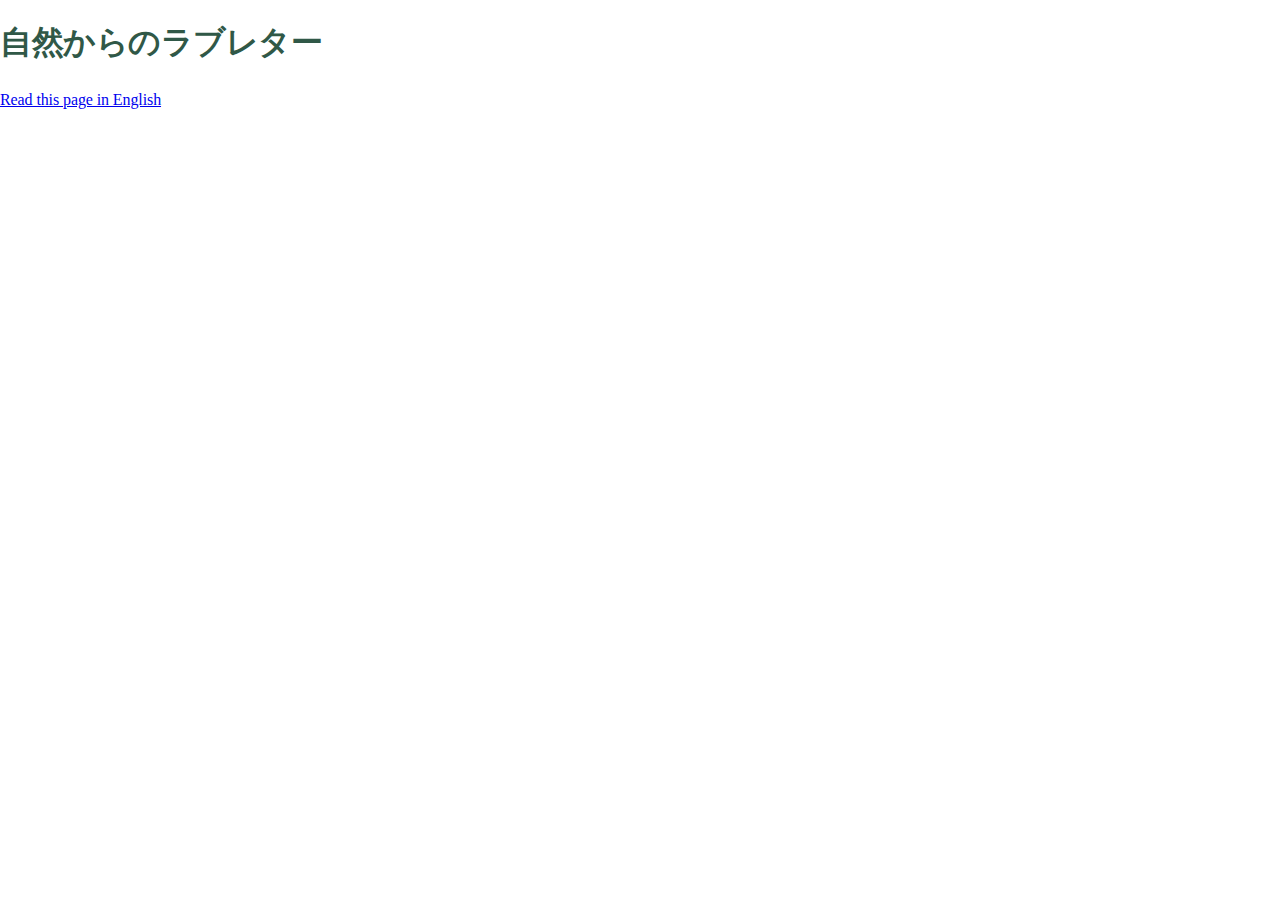
==== ja/index.html @ e9e85ab6 "first commit" ====
<!DOCTYPE html>
<html lang="ja">

<head>
    <meta charset="UTF-8" />
    <meta name="viewport" content="width=device-width, initial-scale=1.0" />
    <link rel="stylesheet" href="/style.css" />
    <title>自然からのラブレター</title>
</head>

<body>
    <h1>自然からのラブレター</h1>
    <p lang="en">
        <a href="/en">Read this page in English</a>
    </p>
</body>

</html>
---- style.css ----
:root {
  --color-green: #305847;
  --type-sans: "Kumbh Sans", -apple-system, BlinkMacSystemFont, "Segoe UI",
    Roboto, Oxygen, Ubuntu, Cantarell, "Open Sans", "Helvetica Neue", sans-serif;
  --type-serif: "Asar", "Adamina", Georgia, "Times New Roman", Times, serif;
  --break-desktop: 1024px;
}

html,
body {
  /* background: red; */
  margin: 0;
  padding: 0;
  /* box-sizing: border-box; */
}

body {
  color: var(--color-green);
  font-kerning: auto;
}

img {
  max-width: 100%;
}

h1,
h2,
.pquote blockquote p {
  font-family: var(--type-sans);
  font-weight: 700;
  letter-spacing: -0.5px;
}

h2 {
  font-size: 2rem;
}

blockquote {
  margin: 0;
}

.pquote {
  max-width: 600px;
}

.pquote blockquote p {
  font-size: 2rem;
}

.pquote blockquote p:before {
  content: "\201C";
}

.pquote blockquote p:after {
  content: "\201D";
}

p {
  line-height: 165%;
  font-family: var(--type-serif);
  letter-spacing: -0.1px;
}

.container {
  max-width: 640px;
  margin: 0 auto;
}

/* .container p {
  max-width: 600px;
} */

header,
section {
  padding: 10vh 7vw;
}

header {
  color: white;
  background-color: var(--color-green);
}

header p.keep-reading {
  font-size: 0.75rem;
  font-weight: 700;
}

header p.keep-reading a {
  color: inherit;
  transition: color 0.1s ease;
}

header p.keep-reading a:hover {
  color: rgba(0, 0, 0, 0.5);
}

header h1,
header p.keep-reading,
header ul {
  text-align: center;
}

/* Article title */
header h1:first-of-type {
  margin-top: 0;
  margin-bottom: 0;
  font-size: 6vw;
}

/* Keep reading in... */
header h1:nth-child(2) {
  font-size: 1.5rem;
}

header ul {
  list-style-type: none;
  padding-left: 0;
}

header .container {
  margin-top: 15vh;
}

header .container p {
  font-size: 1.15rem;
}

/* Break affordance */
.break {
  content: url("/img/a.jpg");
  margin: 5vh auto;
  height: 2rem;
  opacity: 0.2;
}

/* Sections */
@media screen and (min-width: 1024px) {
  section.flex {
    display: flex;
    gap: 10vw;
  }

  /* .fifty {
    width: 50%;
  } */

  .left {
    margin-right: 3vw;
    width: 40%;
  }

  .right {
    margin-left: 3vw;
    width: 60%;
  }
}
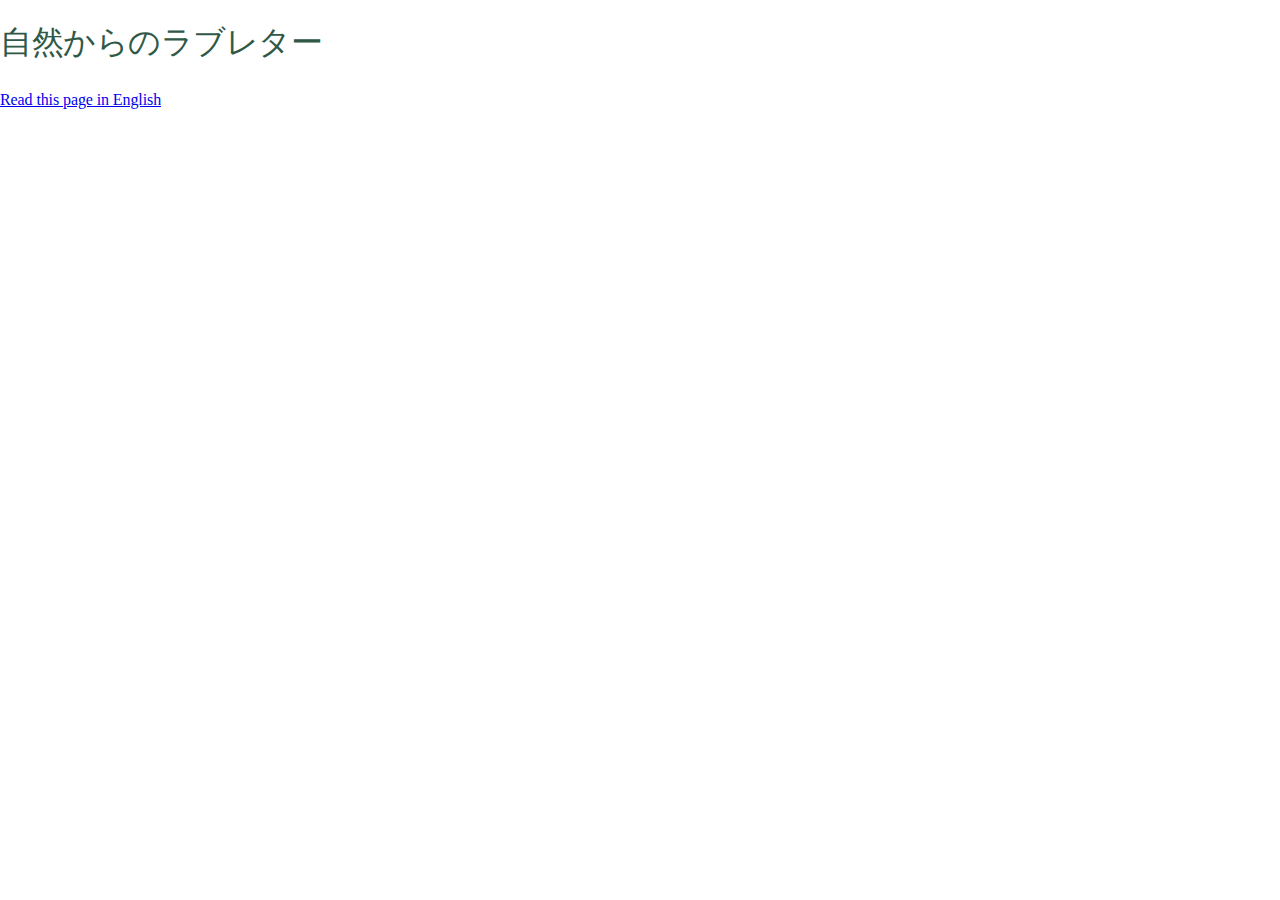
==== commit b9bc45a7: "en priority, styling fixes" ====
--- a/ja/index.html
+++ b/ja/index.html
@@ -11,7 +11,7 @@
 <body>
     <h1>自然からのラブレター</h1>
     <p lang="en">
-        <a href="/en">Read this page in English</a>
+        <a href="/">Read this page in English</a>
     </p>
 </body>
 
--- a/style.css
+++ b/style.css
@@ -4,6 +4,11 @@
     Roboto, Oxygen, Ubuntu, Cantarell, "Open Sans", "Helvetica Neue", sans-serif;
   --type-serif: "Asar", "Adamina", Georgia, "Times New Roman", Times, serif;
   --break-desktop: 1024px;
+}
+
+::selection {
+  background-color: #305847;
+  color: white;
 }
 
 html,
@@ -16,6 +21,7 @@
 
 body {
   color: var(--color-green);
+  font-family: var(--type-serif);
   font-kerning: auto;
 }
 
@@ -27,12 +33,19 @@
 h2,
 .pquote blockquote p {
   font-family: var(--type-sans);
-  font-weight: 700;
+  font-weight: 400;
   letter-spacing: -0.5px;
 }
 
 h2 {
-  font-size: 2rem;
+  font-size: 2.5rem;
+  margin-bottom: 0;
+}
+
+h2:lang(ja) {
+  font-size: 1.25rem;
+  margin-top: 0.5rem;
+  margin-bottom: 10rem;
 }
 
 blockquote {
@@ -45,6 +58,8 @@
 
 .pquote blockquote p {
   font-size: 2rem;
+  letter-spacing: -1px;
+  line-height: 150%;
 }
 
 .pquote blockquote p:before {
@@ -59,6 +74,15 @@
   line-height: 165%;
   font-family: var(--type-serif);
   letter-spacing: -0.1px;
+}
+
+p.drop-cap:first-letter {
+  float: left;
+  font-family: var(--type-sans);
+  font-size: 3.5rem;
+  line-height: 1.25;
+  margin-right: 0.25rem;
+  margin-bottom: -2rem;
 }
 
 .container {
@@ -104,7 +128,13 @@
 header h1:first-of-type {
   margin-top: 0;
   margin-bottom: 0;
-  font-size: 6vw;
+  font-size: 3rem;
+}
+
+@media screen and (min-width: 414px) {
+  header h1:first-of-type {
+    font-size: 6vw;
+  }
 }
 
 /* Keep reading in... */
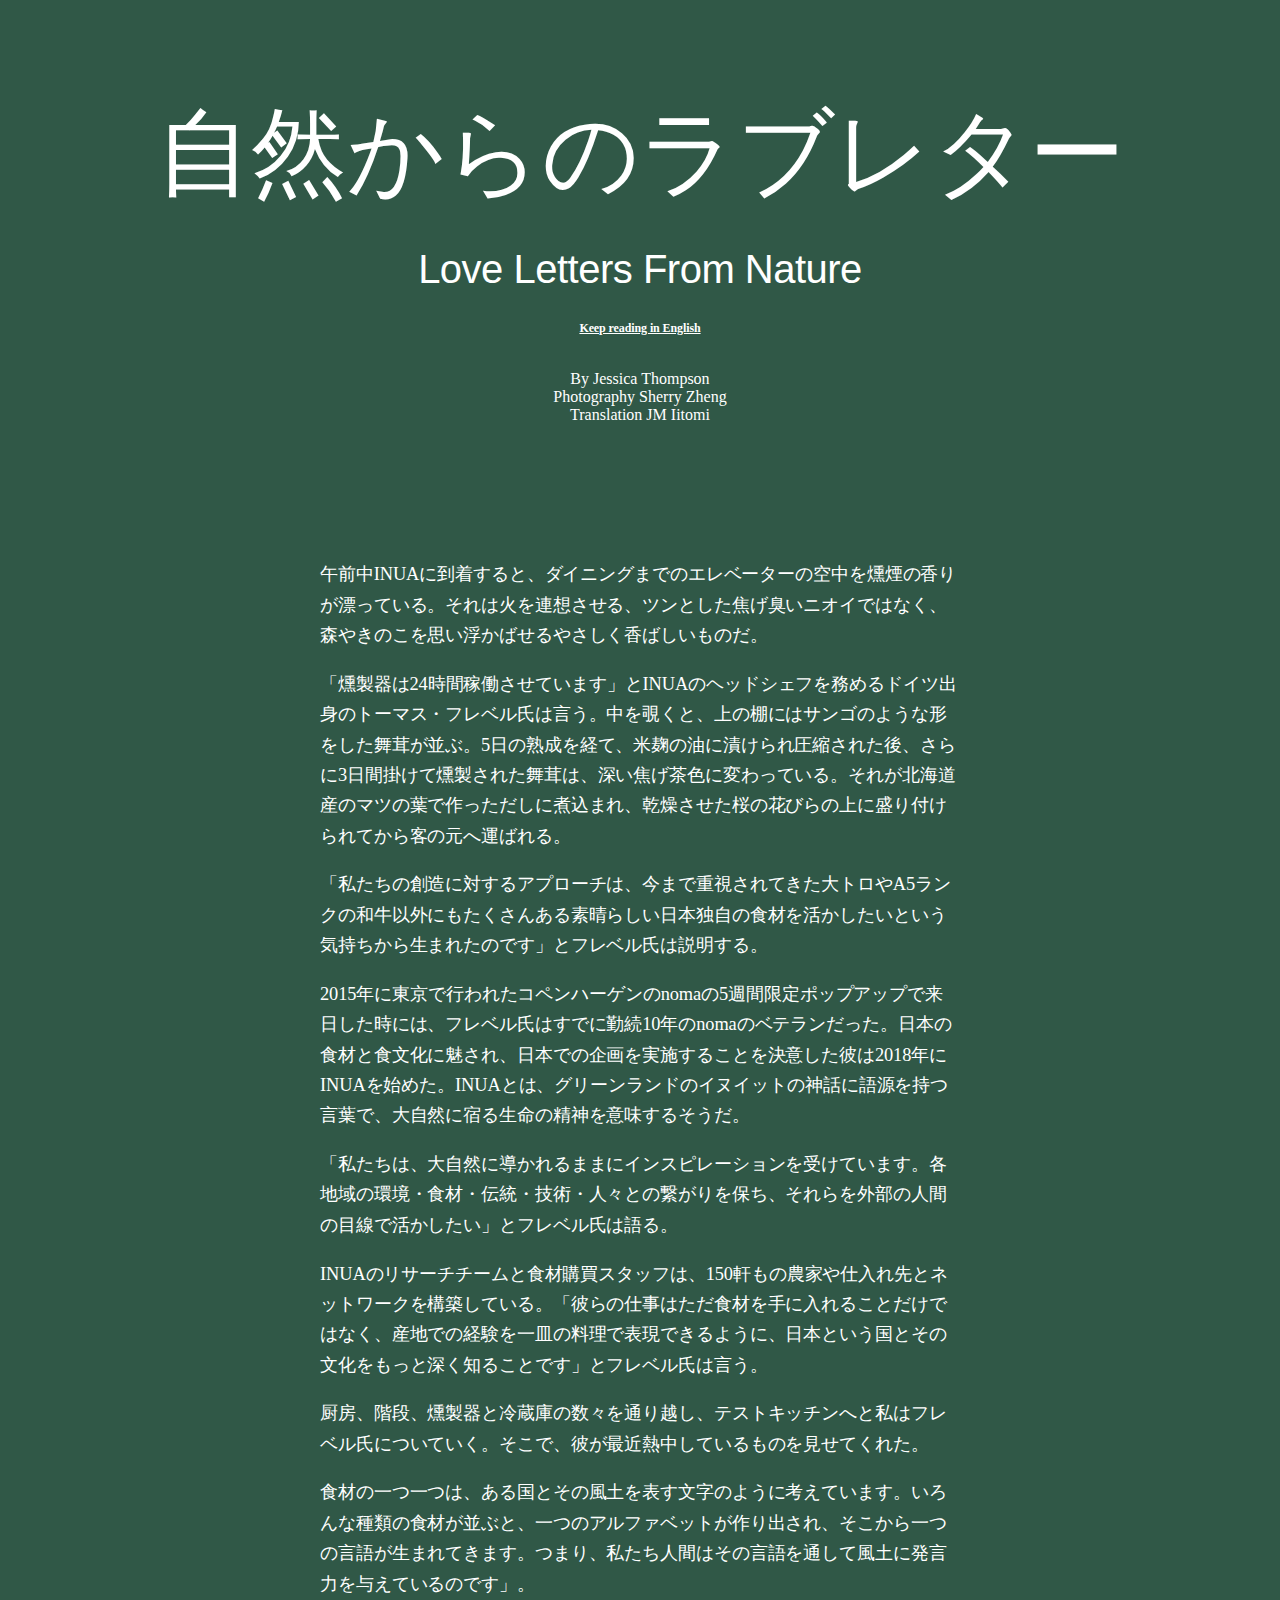
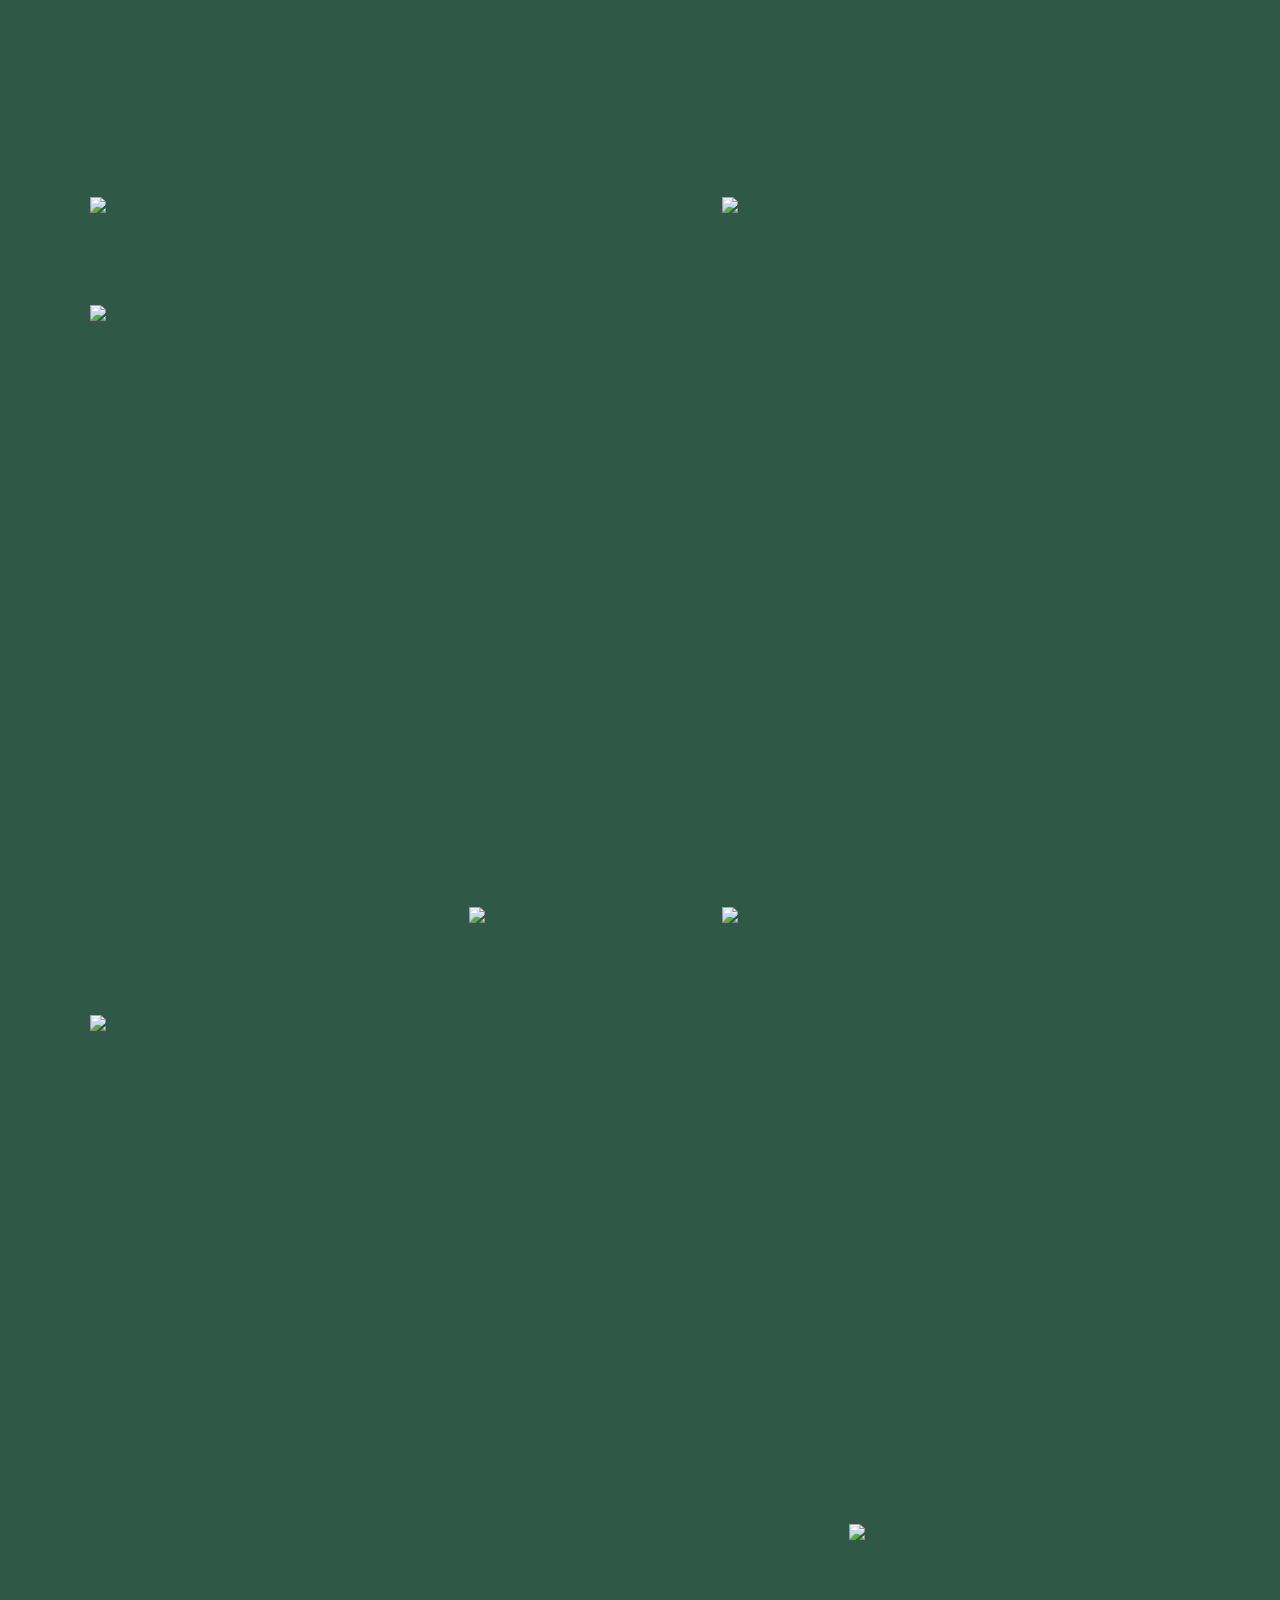
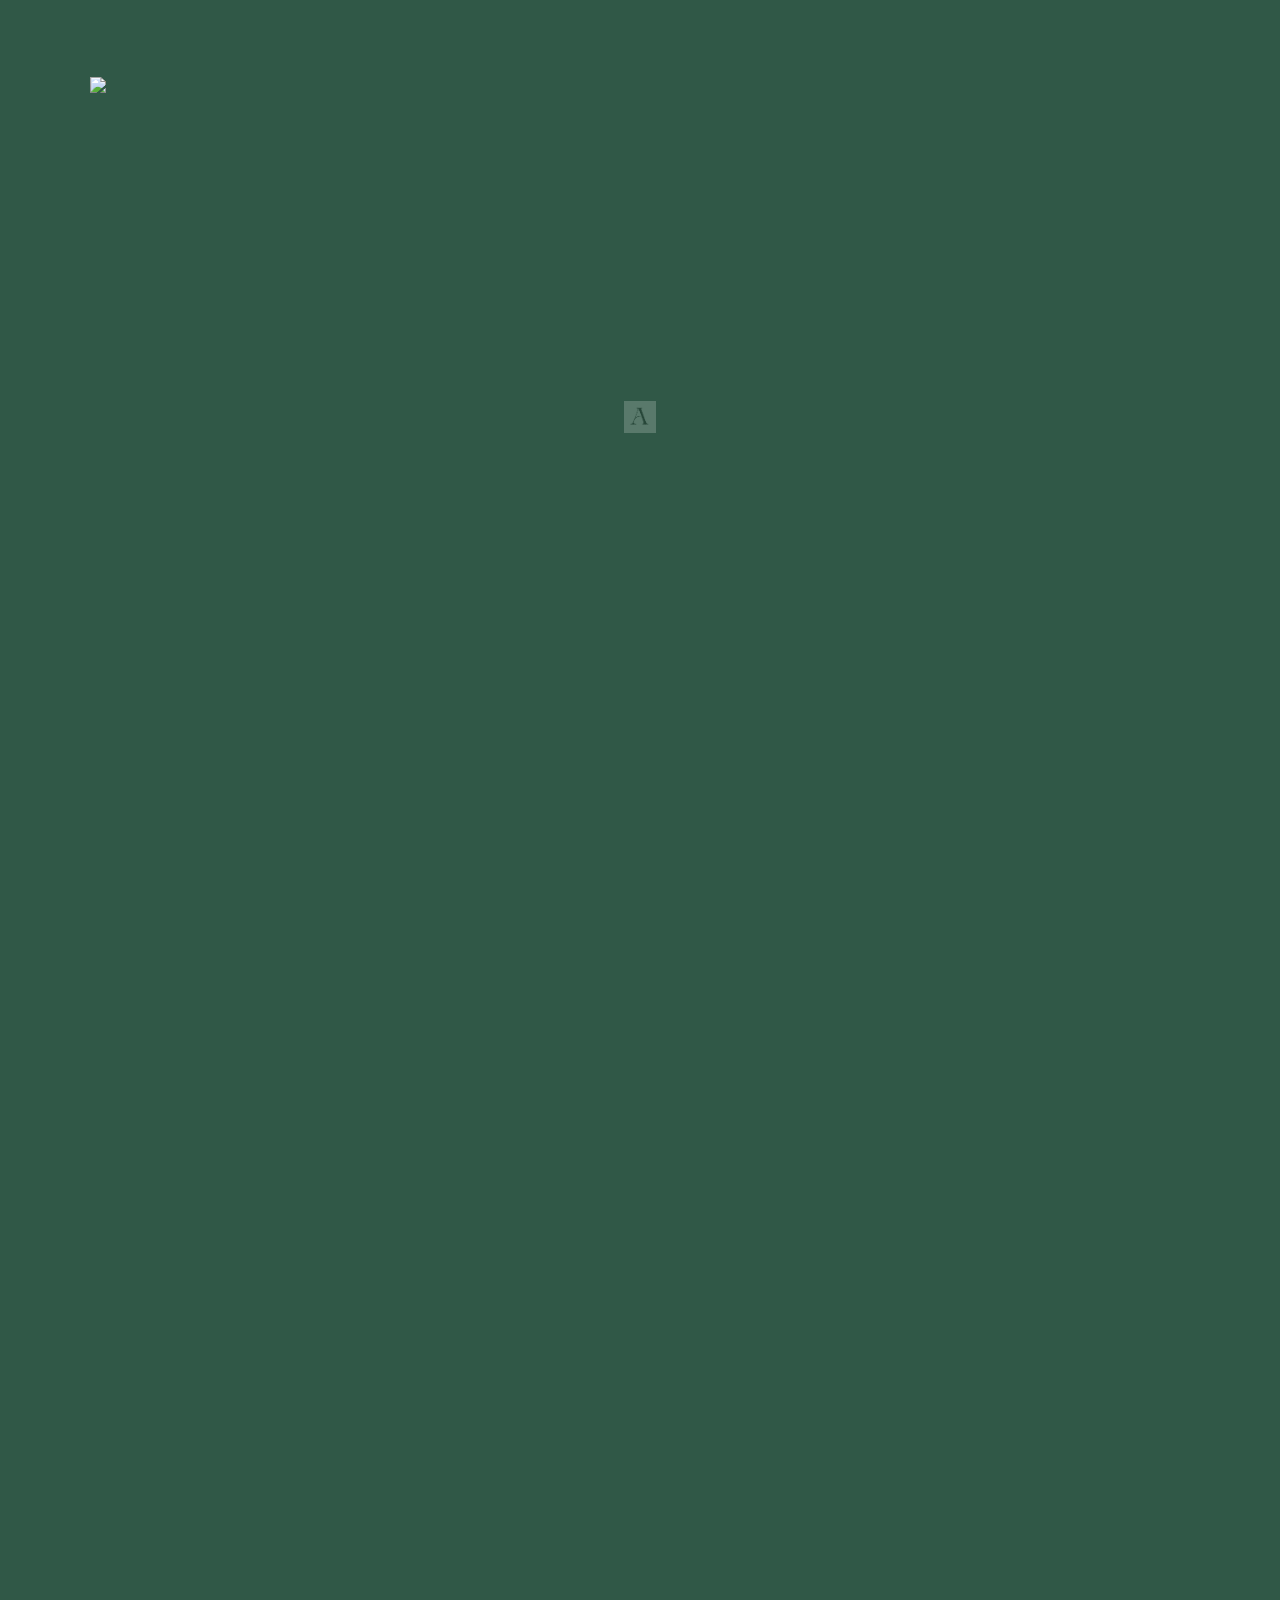
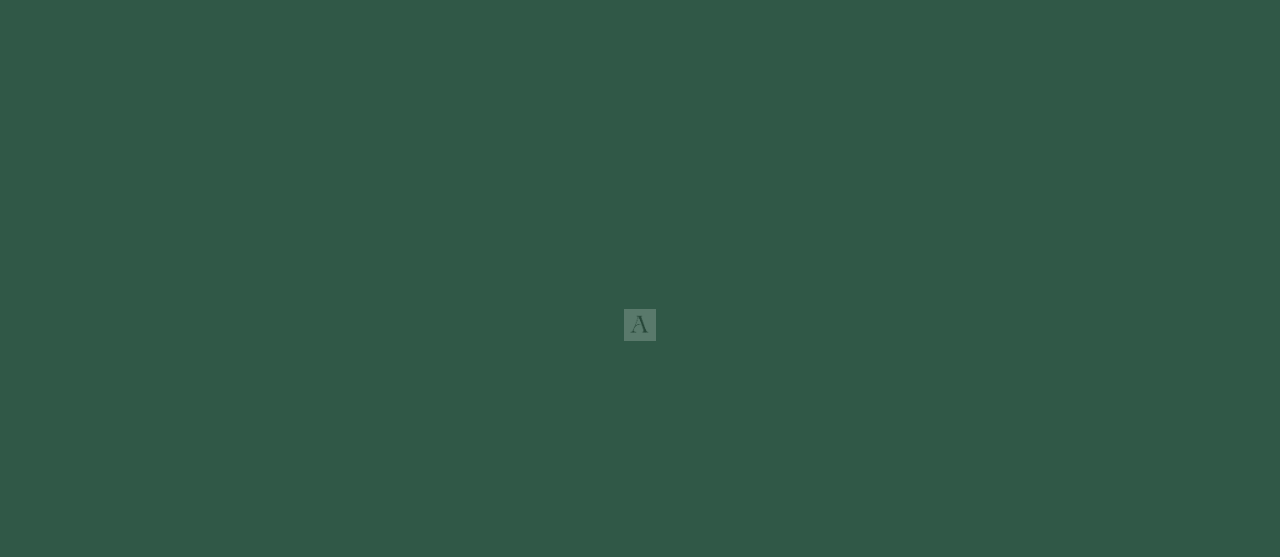
==== commit 6401153f: "Japanese language page" ====
--- a/ja/index.html
+++ b/ja/index.html
@@ -9,10 +9,161 @@
 </head>
 
 <body>
-    <h1>自然からのラブレター</h1>
-    <p lang="en">
-        <a href="/">Read this page in English</a>
-    </p>
+    <article>
+        <header id="article-header">
+            <h1 class="fade-in dur1500ms">自然からのラブレター</h1>
+            <h1 class="alt-lang" lang="en">Love Letters From Nature</h1>
+            <p class="keep-reading fade-in dur1500ms alt-lang" lang="ja">
+                <!-- Keep reading in English -->
+                <a href="/">Keep reading in English</a>
+            </p>
+
+            <ul class="fade-in dur1500ms" lang="en">
+                <li rel="author">By Jessica Thompson</li>
+                <li>Photography Sherry Zheng</li>
+                <li>Translation JM Iitomi</li>
+            </ul>
+
+            <div class="container fade-in dur2000ms">
+                <p>
+                    午前中INUAに到着すると、ダイニングまでのエレベーターの空中を燻煙の香りが漂っている。それは火を連想させる、ツンとした焦げ臭いニオイではなく、森やきのこを思い浮かばせるやさしく香ばしいものだ。
+                </p>
+
+                <p>
+                    「燻製器は24時間稼働させています」とINUAのヘッドシェフを務めるドイツ出身のトーマス・フレベル氏は言う。中を覗くと、上の棚にはサンゴのような形をした舞茸が並ぶ。5日の熟成を経て、米麹の油に漬けられ圧縮された後、さらに3日間掛けて燻製された舞茸は、深い焦げ茶色に変わっている。それが北海道産のマツの葉で作っただしに煮込まれ、乾燥させた桜の花びらの上に盛り付けられてから客の元へ運ばれる。
+                </p>
+                <p>
+                    「私たちの創造に対するアプローチは、今まで重視されてきた大トロやA5ランクの和牛以外にもたくさんある素晴らしい日本独自の食材を活かしたいという気持ちから生まれたのです」とフレベル氏は説明する。
+                </p>
+                <p>
+                    2015年に東京で行われたコペンハーゲンのnomaの5週間限定ポップアップで来日した時には、フレベル氏はすでに勤続10年のnomaのベテランだった。日本の食材と食文化に魅され、日本での企画を実施することを決意した彼は2018年にINUAを始めた。INUAとは、グリーンランドのイヌイットの神話に語源を持つ言葉で、大自然に宿る生命の精神を意味するそうだ。
+                </p>
+                <p>
+                    「私たちは、大自然に導かれるままにインスピレーションを受けています。各地域の環境・食材・伝統・技術・人々との繋がりを保ち、それらを外部の人間の目線で活かしたい」とフレベル氏は語る。
+                </p>
+                <p>
+                    INUAのリサーチチームと食材購買スタッフは、150軒もの農家や仕入れ先とネットワークを構築している。「彼らの仕事はただ食材を手に入れることだけではなく、産地での経験を一皿の料理で表現できるように、日本という国とその文化をもっと深く知ることです」とフレベル氏は言う。
+                </p>
+                <p>
+                    厨房、階段、燻製器と冷蔵庫の数々を通り越し、テストキッチンへと私はフレベル氏についていく。そこで、彼が最近熱中しているものを見せてくれた。
+                </p>
+                <p>
+                    食材の一つ一つは、ある国とその風土を表す文字のように考えています。いろんな種類の食材が並ぶと、一つのアルファベットが作り出され、そこから一つの言語が生まれてきます。つまり、私たち人間はその言語を通して風土に発言力を与えているのです」。
+                </p>
+            </div>
+        </header>
+
+        <section class="grid">
+            <img src="https://ik.imagekit.io/appetitepress/tr:w-1:w-600/2D0A2693-30_r5q_UVgFg.jpg"
+                data-src="https://ik.imagekit.io/appetitepress/tr:w-600:q-100/2D0A2693-30_r5q_UVgFg.jpg" alt="TODO"
+                loading="lazy" class="lazyload">
+            <img src="https://ik.imagekit.io/appetitepress/tr:w-1:w-600/2D0A2481_TPhHwveh2.jpg"
+                data-src="https://ik.imagekit.io/appetitepress/tr:w-600:q-100/2D0A2481_TPhHwveh2.jpg" alt="TODO"
+                loading="lazy" class="lazyload">
+            <img src="https://ik.imagekit.io/appetitepress/tr:w-1:w-600/2D0A2564-86_OPB-ezBAb.jpg"
+                data-src="https://ik.imagekit.io/appetitepress/tr:w-600:q-100/2D0A2564-86_OPB-ezBAb.jpg" alt="TODO"
+                loading="lazy" class="lazyload">
+
+            <aside id="inspiration-quote" class="pquote">
+                <blockquote>
+                    <p>私たちの最大のインスピレーションと最大のガイダンスは自然であり、私たちの周囲、地元の食材、地元の伝統、地元の人々とのつながりを保ちます。</p>
+                </blockquote>
+            </aside>
+
+            <img src="https://ik.imagekit.io/appetitepress/tr:w-1:w-600/2D0A2722_HbG73Y0iJ.jpg"
+                data-src="https://ik.imagekit.io/appetitepress/tr:w-600:q-100/2D0A2722_HbG73Y0iJ.jpg" alt="TODO"
+                loading="lazy" class="lazyload">
+            <img src="https://ik.imagekit.io/appetitepress/tr:w-1:w-600/2D0A2525_yVapbwZ3Rk.jpg"
+                data-src="https://ik.imagekit.io/appetitepress/tr:w-600:q-100/2D0A2525_yVapbwZ3Rk.jpg" alt="TODO"
+                loading="lazy" class="lazyload">
+
+            <aside id="celebrate-quote" class="pquote">
+                <blockquote>
+                    <p>私たちは、日本に固有であると私たちが信じていることを祝福し、強調します。</p>
+                </blockquote>
+            </aside>
+
+            <img src="https://ik.imagekit.io/appetitepress/tr:w-1:w-600/2D0A2446-6_Ejhju3E7co.jpg"
+                data-src="https://ik.imagekit.io/appetitepress/tr:w-600:q-100/2D0A2446-6_Ejhju3E7co.jpg" alt="TODO"
+                loading="lazy" class="lazyload">
+
+            <img src="https://ik.imagekit.io/appetitepress/tr:w-1:w-600/2D0A2472-20_fBibcXxb9D.jpg"
+                data-src="https://ik.imagekit.io/appetitepress/tr:w-600:q-100/2D0A2472-20_fBibcXxb9D.jpg" alt="TODO"
+                loading="lazy" class="lazyload">
+            <img src="https://ik.imagekit.io/appetitepress/tr:w-1:w-600/2D0A2441-4_n6BVgyL8bd.jpg"
+                data-src="https://ik.imagekit.io/appetitepress/tr:w-600:q-100/2D0A2441-4_n6BVgyL8bd.jpg" alt="TODO"
+                loading="lazy" class="lazyload">
+
+        </section>
+
+        <div class="break"></div>
+
+        <section class="grid">
+            <div class="textual">
+                <h2>沖縄</h2>
+                <h2 class="alt-lang" lang="en">Okinawa</h2>
+
+                <h3>種類豊かな日本の生態系</h3>
+
+                <p>
+                    「沖縄は、完璧な熱帯地方です。本土とは全然違い、気候から言うとまるで別の大陸に位置しているみたいにも思えます」と語るフレベル氏。
+                </p>
+                <p>
+                    原産地が南米のカニセテル（別名エッグフルーツ）は、アジアでも栽培されているトロピカルフルーツの一種。カボチャとアボカドを足して2で割ったようにクリーミーな味わいが特徴だ。フレベル氏は、「カニステルに出会ってから2年も経って、ずっと使い道が分からなかったのですが、最近いいアイディアに辿り着けました」と言う。
+                </p>
+                <p>
+                    INUAでは、カニステルを天ぷらにし、シクの実のペースト、ルバーブ油、煎りイーストと昆布を添えて仕上げている。
+                </p>
+                <p>
+                    「カニステルは脂質が少なく、タンパク質が豊富に含まれているので、味噌も作ってみたい」とのことだ。
+                </p>
+            </div>
+
+            <aside id="okinawa-quote" class="pquote">
+                <blockquote>
+                    <p>「沖縄は、完璧な熱帯地方です。本土とは全然違い、気候から言うとまるで別の大陸に位置しているみたいにも思えます」と語るフレベル氏。</p>
+                </blockquote>
+            </aside>
+
+            <img src="https://ik.imagekit.io/appetitepress/tr:w-1:w-600/2D0A2594-1_-Kdofz6l3.jpg"
+                data-src="https://ik.imagekit.io/appetitepress/tr:w-600:q-100/2D0A2594-1_-Kdofz6l3.jpg" alt="TODO"
+                loading="lazy" class="lazyload">
+        </section>
+        <div class="break"></div>
+    </article>
+
+    <script>
+        if ('loading' in HTMLImageElement.prototype) {
+            const images = document.querySelectorAll('img[loading="lazy"]');
+            images.forEach(img => {
+                img.src = img.dataset.src;
+            });
+        } else {
+            // Dynamically import the LazySizes library
+            const script = document.createElement('script');
+            script.src =
+                'https://cdnjs.cloudflare.com/ajax/libs/lazysizes/5.2.2/lazysizes.min.js';
+            document.body.appendChild(script);
+        }
+    </script>
+    <script>
+        const green = "#305847";
+        const white = "white";
+
+        // Get elements
+        const body = document.body;
+        const articleHeader = document.getElementById('article-header');
+        // Calculate height of header element
+        const headerHeight = articleHeader.offsetHeight;
+        window.onscroll = () => {
+            if (window.scrollY > headerHeight) {
+                // Once header element has passed, change body background colour to white
+                body.style.backgroundColor = white;
+            } else {
+                body.style.backgroundColor = green;
+            }
+        };
+    </script>
 </body>
 
 </html>--- a/style.css
+++ b/style.css
@@ -4,6 +4,7 @@
     Roboto, Oxygen, Ubuntu, Cantarell, "Open Sans", "Helvetica Neue", sans-serif;
   --type-serif: "Asar", "Adamina", Georgia, "Times New Roman", Times, serif;
   --break-desktop: 1024px;
+  --gap-grid: 3vw;
 }
 
 ::selection {
@@ -13,18 +14,24 @@
 
 html,
 body {
-  /* background: red; */
   margin: 0;
   padding: 0;
-  /* box-sizing: border-box; */
 }
 
 body {
   color: var(--color-green);
   font-family: var(--type-serif);
   font-kerning: auto;
-}
-
+  background-color: var(--color-green);
+  transition: background-color 0.35s ease;
+}
+
+.nav-colored {
+  background-color: #000;
+}
+.nav-transparent {
+  background-color: red;
+}
 img {
   max-width: 100%;
 }
@@ -42,7 +49,7 @@
   margin-bottom: 0;
 }
 
-h2:lang(ja) {
+h2.alt-lang {
   font-size: 1.25rem;
   margin-top: 0.5rem;
   margin-bottom: 10rem;
@@ -50,6 +57,13 @@
 
 blockquote {
   margin: 0;
+}
+
+@supports (hanging-punctuation: first) {
+  blockquote {
+    text-indent: 0;
+    hanging-punctuation: first last;
+  }
 }
 
 .pquote {
@@ -63,11 +77,11 @@
 }
 
 .pquote blockquote p:before {
-  content: "\201C";
+  content: open-quote;
 }
 
 .pquote blockquote p:after {
-  content: "\201D";
+  content: close-quote;
 }
 
 p {
@@ -80,8 +94,8 @@
   float: left;
   font-family: var(--type-sans);
   font-size: 3.5rem;
-  line-height: 1.25;
-  margin-right: 0.25rem;
+  line-height: 1.3;
+  margin-right: 0.5rem;
   margin-bottom: -2rem;
 }
 
@@ -90,10 +104,6 @@
   margin: 0 auto;
 }
 
-/* .container p {
-  max-width: 600px;
-} */
-
 header,
 section {
   padding: 10vh 7vw;
@@ -101,21 +111,23 @@
 
 header {
   color: white;
-  background-color: var(--color-green);
+  /* background-color: var(--color-green); */
 }
 
 header p.keep-reading {
   font-size: 0.75rem;
   font-weight: 700;
+  margin-top: 0;
+  margin-bottom: 2rem;
 }
 
 header p.keep-reading a {
   color: inherit;
-  transition: color 0.1s ease;
+  transition: color 0.2s ease;
 }
 
 header p.keep-reading a:hover {
-  color: rgba(0, 0, 0, 0.5);
+  color: rgba(0, 0, 0, 0.4);
 }
 
 header h1,
@@ -125,21 +137,23 @@
 }
 
 /* Article title */
-header h1:first-of-type {
+header h1:nth-child(1) {
   margin-top: 0;
   margin-bottom: 0;
   font-size: 3rem;
 }
 
+header h1.alt-lang {
+  font-size: 1.5rem;
+}
+
 @media screen and (min-width: 414px) {
-  header h1:first-of-type {
-    font-size: 6vw;
-  }
-}
-
-/* Keep reading in... */
-header h1:nth-child(2) {
-  font-size: 1.5rem;
+  header h1:nth-child(1) {
+    font-size: 6rem;
+  }
+  header h1:nth-child(2) {
+    font-size: 2.5rem;
+  }
 }
 
 header ul {
@@ -157,30 +171,221 @@
 
 /* Break affordance */
 .break {
-  content: url("/img/a.jpg");
-  margin: 5vh auto;
+  content: url("img/a.jpg");
+  margin: 18vh auto;
   height: 2rem;
   opacity: 0.2;
 }
 
-/* Sections */
-@media screen and (min-width: 1024px) {
-  section.flex {
-    display: flex;
-    gap: 10vw;
-  }
-
-  /* .fifty {
-    width: 50%;
-  } */
-
-  .left {
-    margin-right: 3vw;
-    width: 40%;
-  }
-
-  .right {
-    margin-left: 3vw;
-    width: 60%;
-  }
-}
+@media screen and (min-width: 1024px) {
+  .break {
+    margin: 24vh auto;
+  }
+}
+
+/* Grid */
+.grid {
+  display: grid;
+  row-gap: 10vh;
+  grid-template-columns: repeat(9, 1fr);
+  column-gap: var(--gap-grid);
+}
+
+/* Pumpkin (replacement image) */
+.grid img[data-src$="2D0A2693-30_r5q_UVgFg.jpg"] {
+  grid-column: 1/5;
+  grid-row: 1;
+}
+@media screen and (min-width: 1024px) {
+  .grid img[data-src$="2D0A2693-30_r5q_UVgFg.jpg"] {
+    grid-column: 1/5;
+    grid-row: 1;
+  }
+}
+
+/* Miso */
+.grid img[data-src$="2D0A2481_TPhHwveh2.jpg"] {
+  grid-column: 6/10;
+  grid-row: 1;
+}
+@media screen and (min-width: 1024px) {
+  .grid img[data-src$="2D0A2481_TPhHwveh2.jpg"] {
+    grid-column: 6/10;
+    grid-row: 1;
+  }
+}
+
+/* Peppercorns */
+.grid img[data-src$="2D0A2564-86_OPB-ezBAb.jpg"] {
+  grid-column: 2/10;
+  grid-row: 2;
+}
+@media screen and (min-width: 1024px) {
+  .grid img[data-src$="2D0A2564-86_OPB-ezBAb.jpg"] {
+    grid-column: 1/4;
+    grid-row: 2;
+  }
+}
+
+/* "Our biggest inspiration..." */
+.grid #inspiration-quote {
+  grid-column: 1/10;
+  grid-row: 3;
+  text-align: right;
+}
+@media screen and (min-width: 1024px) {
+  .grid #inspiration-quote {
+    grid-column: 5/10;
+    grid-row: 2;
+    text-align: right;
+    margin-top: 8rem;
+    margin-bottom: 8rem;
+  }
+}
+
+/* Tray */
+.grid img[data-src$="2D0A2446-6_Ejhju3E7co.jpg"] {
+  grid-column: 1/6;
+  grid-row: 4;
+}
+@media screen and (min-width: 1024px) {
+  .grid img[data-src$="2D0A2446-6_Ejhju3E7co.jpg"] {
+    grid-column: 4/6;
+    grid-row: 3;
+  }
+}
+
+/* Pegboard */
+.grid img[data-src$="2D0A2722_HbG73Y0iJ.jpg"] {
+  grid-column: 7/10;
+  grid-row: 4;
+}
+@media screen and (min-width: 1024px) {
+  .grid img[data-src$="2D0A2722_HbG73Y0iJ.jpg"] {
+    grid-column: 6/10;
+    grid-row: 3;
+  }
+}
+
+/* Steam */
+.grid img[data-src$="2D0A2525_yVapbwZ3Rk.jpg"] {
+  grid-column: 1/8;
+  grid-row: 5;
+}
+@media screen and (min-width: 1024px) {
+  .grid img[data-src$="2D0A2525_yVapbwZ3Rk.jpg"] {
+    grid-column: 1/4;
+    grid-row: 4;
+  }
+}
+
+/* "We celebrate and highlight... */
+.grid #celebrate-quote {
+  grid-column: 1/10;
+  grid-row: 6;
+}
+@media screen and (min-width: 1024px) {
+  .grid #celebrate-quote {
+    grid-column: 1/6;
+    grid-row: 5;
+    margin-top: 8rem;
+    margin-bottom: 8rem;
+  }
+}
+
+/* Frame */
+.grid img[data-src$="2D0A2472-20_fBibcXxb9D.jpg"] {
+  grid-column: 1/4;
+  grid-row: 7;
+}
+@media screen and (min-width: 1024px) {
+  .grid img[data-src$="2D0A2472-20_fBibcXxb9D.jpg"] {
+    margin-top: calc(-4 * var(--gap-grid));
+    grid-column: 7/10;
+    grid-row: 6;
+  }
+}
+
+/* Trays */
+.grid img[data-src$="2D0A2441-4_n6BVgyL8bd.jpg"] {
+  grid-column: 5/10;
+  grid-row: 7;
+}
+@media screen and (min-width: 1024px) {
+  .grid img[data-src$="2D0A2441-4_n6BVgyL8bd.jpg"] {
+    grid-column: 1/5;
+    grid-row: 6;
+  }
+}
+
+/* Okinawa */
+.grid .textual {
+  grid-column: 1/10;
+  grid-row: 1;
+}
+@media screen and (min-width: 1024px) {
+  .grid .textual {
+    grid-column: 1/4;
+    grid-row: 1/3;
+  }
+}
+
+/* Okinawa fruit */
+.grid img[data-src$="2D0A2594-1_-Kdofz6l3.jpg"] {
+  grid-column: 2/10;
+  grid-row: 2;
+}
+@media screen and (min-width: 1024px) {
+  .grid img[data-src$="2D0A2594-1_-Kdofz6l3.jpg"] {
+    grid-column: 5/10;
+    grid-row: 2;
+  }
+}
+
+/* "Okinawa is the... */
+.grid #okinawa-quote {
+  grid-column: 1/10;
+  grid-row: 3;
+  text-align: left;
+}
+@media screen and (min-width: 1024px) {
+  .grid #okinawa-quote {
+    grid-column: 6/10;
+    grid-row: 1;
+    margin-top: 2rem;
+    /* margin-bottom: 8rem; */
+  }
+}
+
+/* Lazysizes */
+/* .lazyload,
+.lazyloading {
+  opacity: 0;
+}
+.lazyloaded {
+  opacity: 1;
+  transition: opacity 1000ms;
+} */
+
+/* Fades */
+.dur1500ms {
+  animation-duration: 1500ms;
+}
+.dur2000ms {
+  animation-duration: 2s;
+}
+.fade-in {
+  animation-name: fade-in;
+}
+
+@keyframes fade-in {
+  0% {
+    opacity: 0;
+  }
+  50% {
+    opacity: 0;
+  }
+  100% {
+    opacity: 1;
+  }
+}
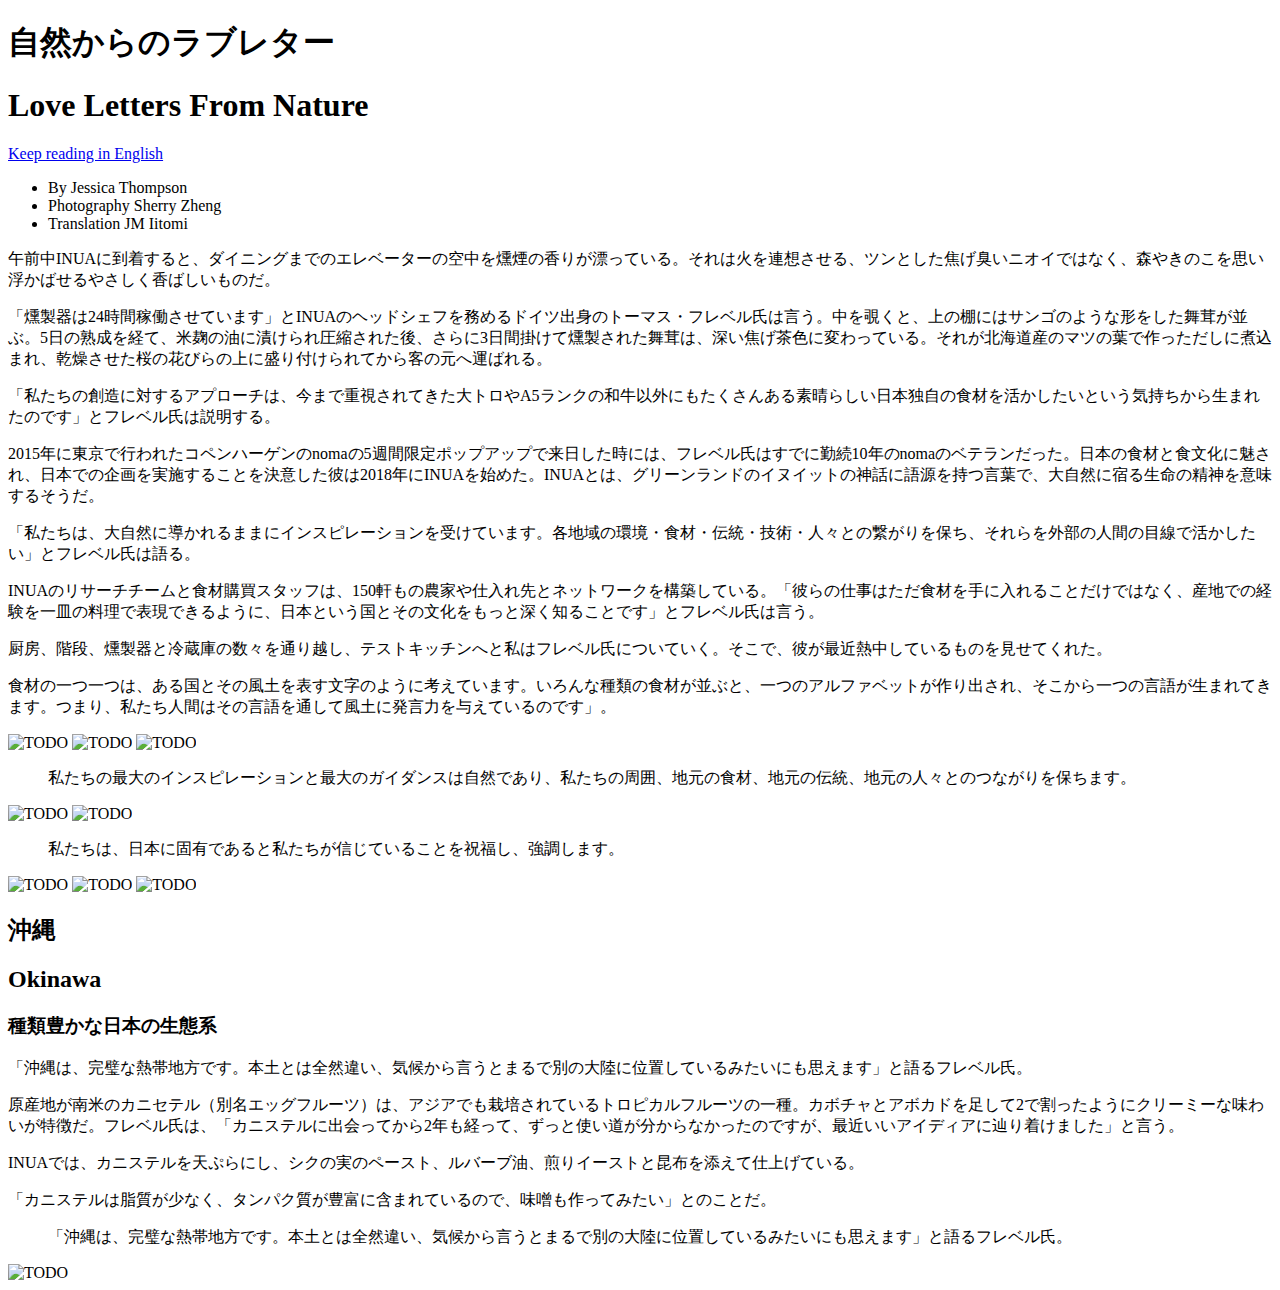
==== commit d9309073: "relative_url filter" ====
--- a/ja/index.html
+++ b/ja/index.html
@@ -4,7 +4,7 @@
 <head>
     <meta charset="UTF-8" />
     <meta name="viewport" content="width=device-width, initial-scale=1.0" />
-    <link rel="stylesheet" href="/style.css" />
+    <link rel="stylesheet" href="{{ /style.css | relative_url }}" />
     <title>自然からのラブレター</title>
 </head>
 
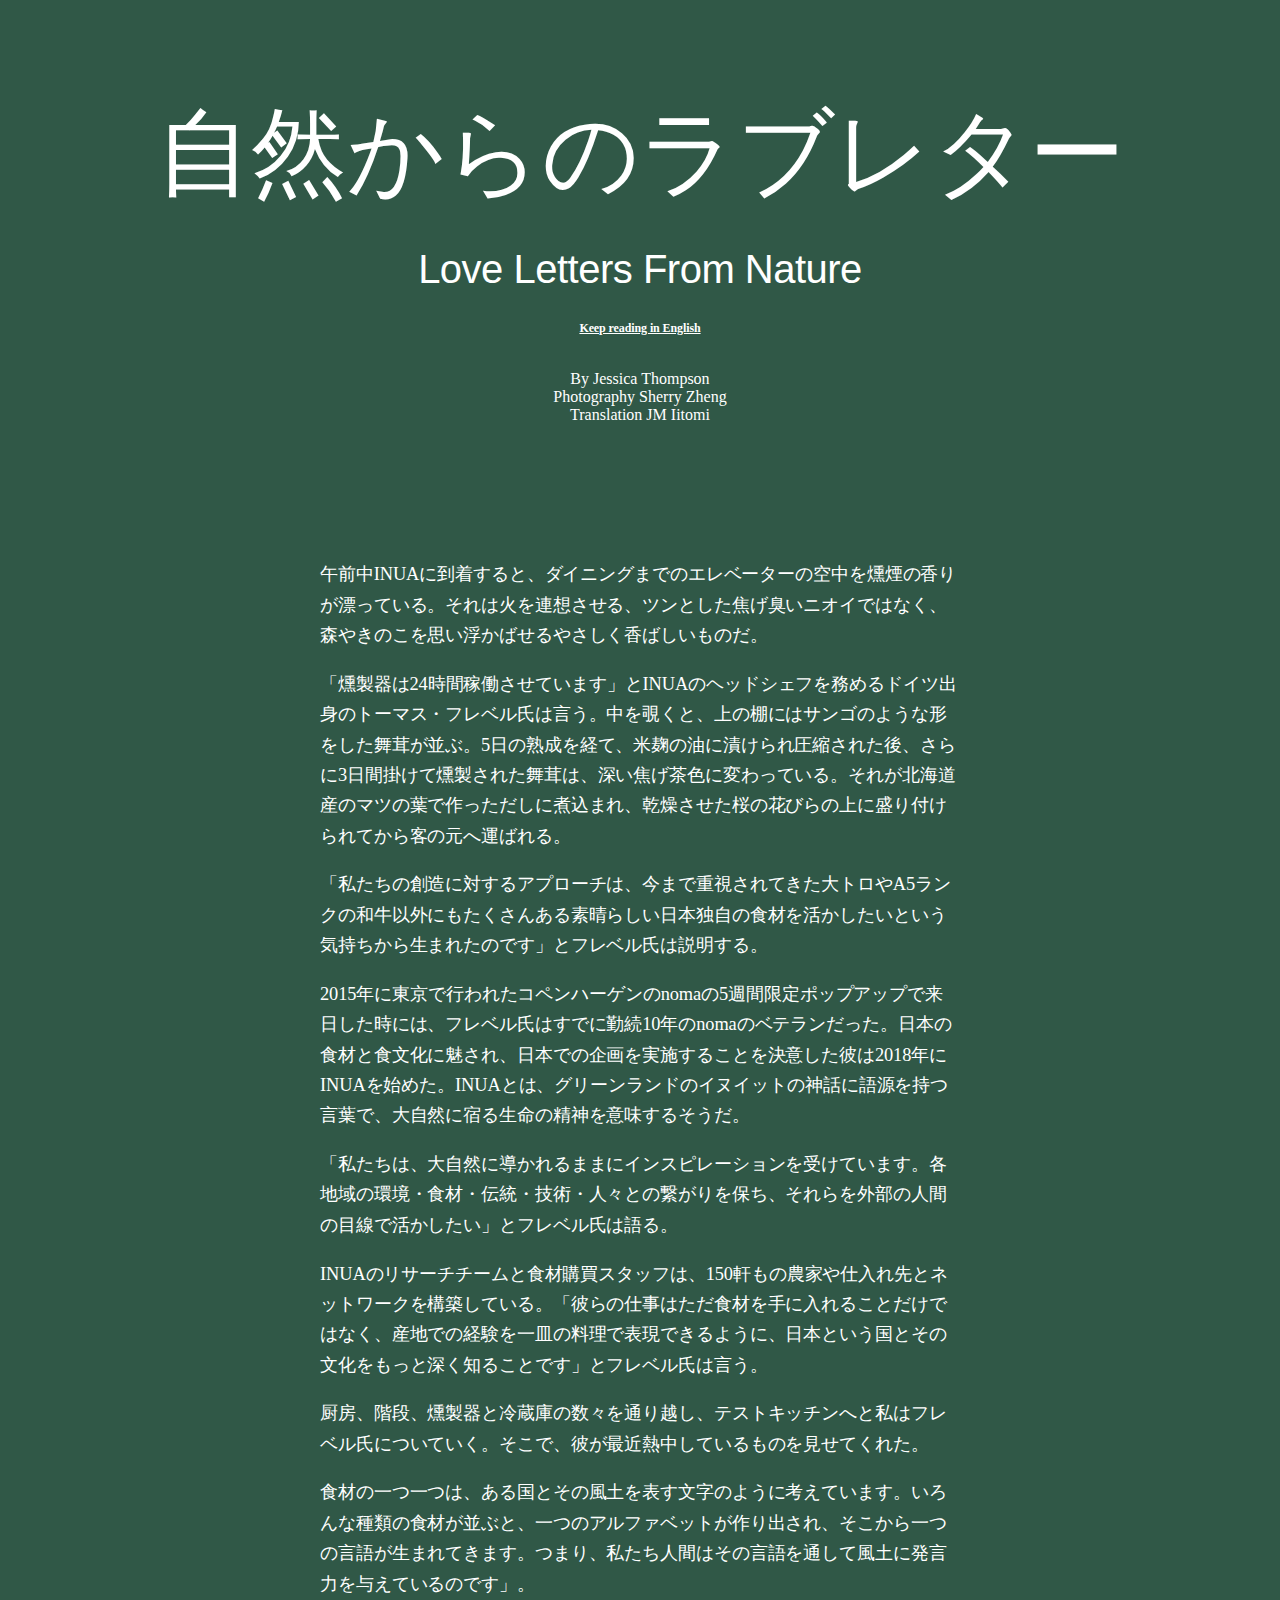
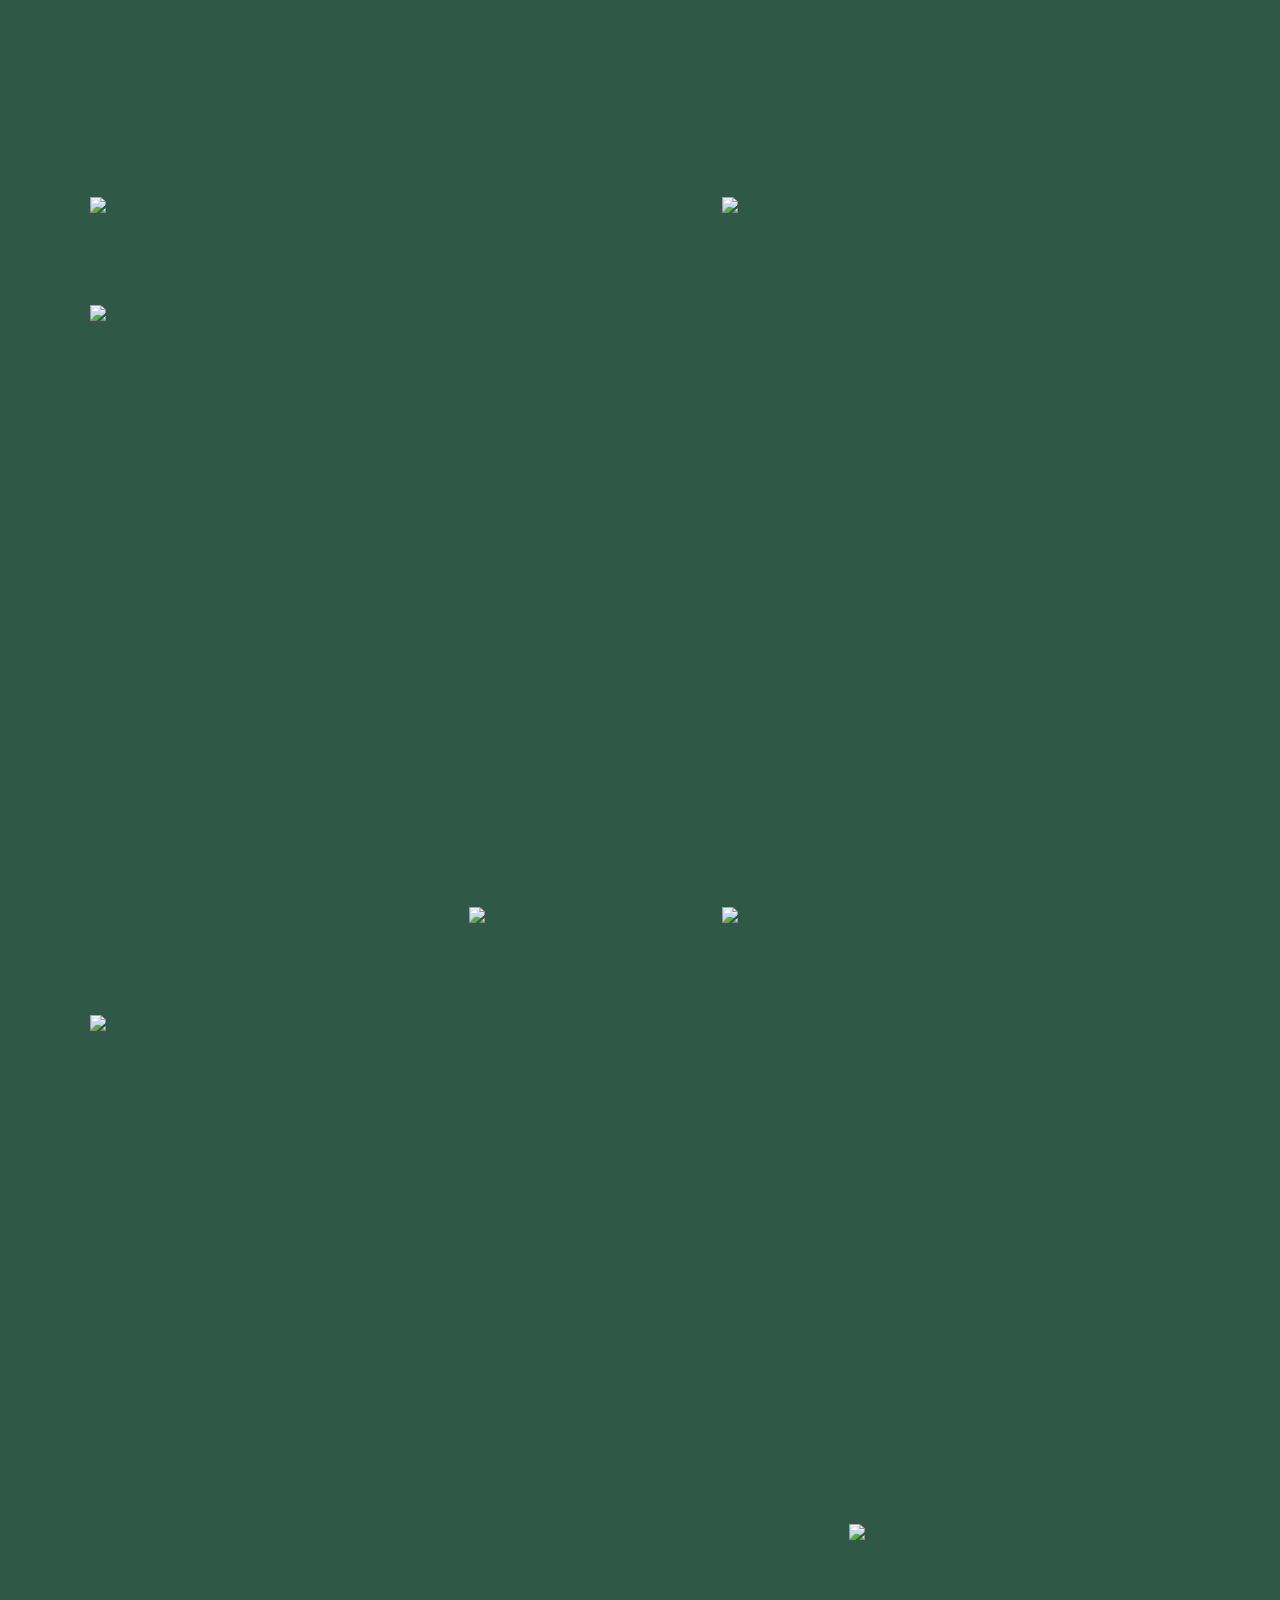
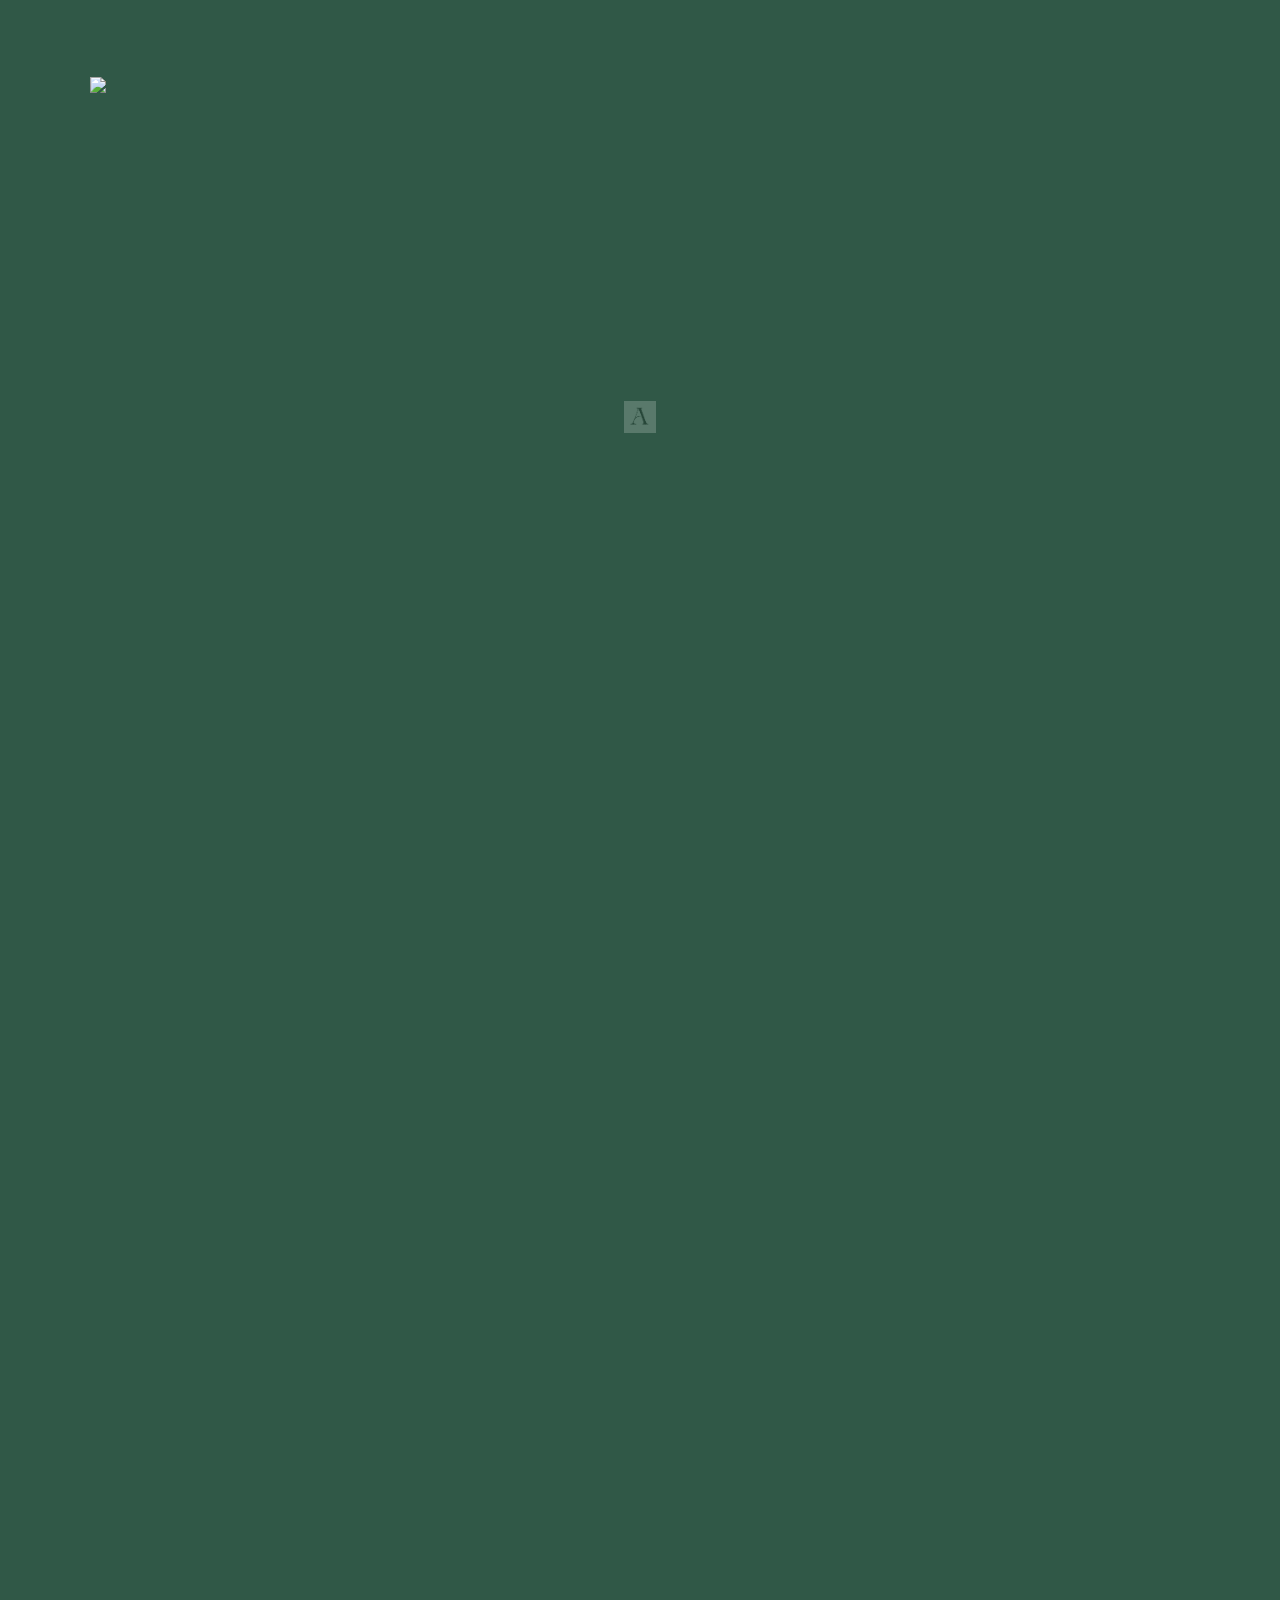
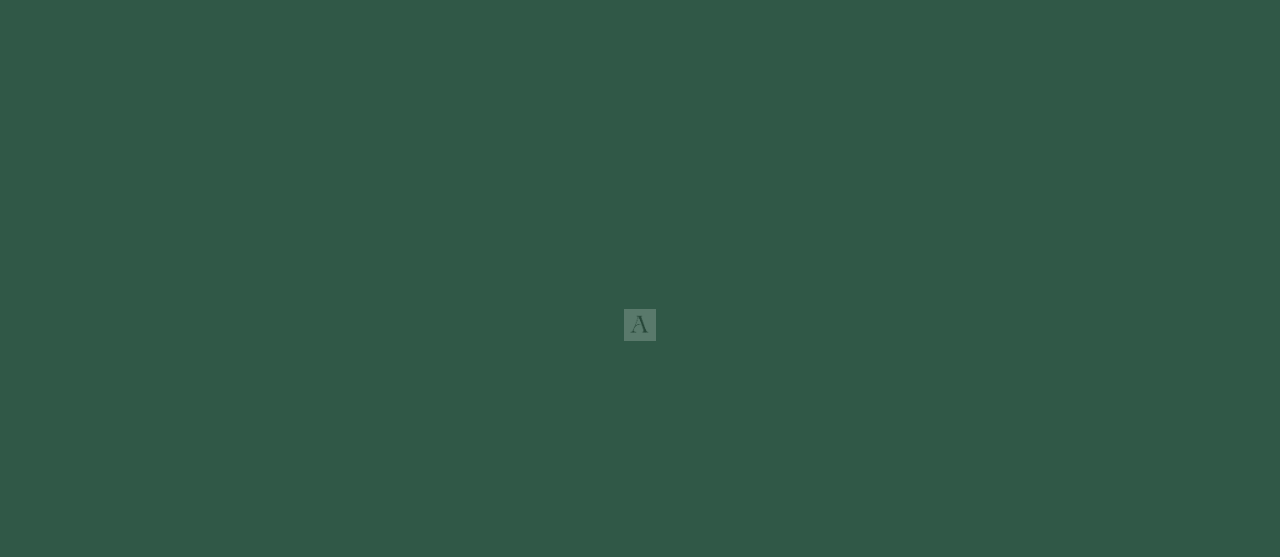
==== commit 405ffa9b: "parent directory" ====
--- a/ja/index.html
+++ b/ja/index.html
@@ -4,7 +4,7 @@
 <head>
     <meta charset="UTF-8" />
     <meta name="viewport" content="width=device-width, initial-scale=1.0" />
-    <link rel="stylesheet" href="{{ /style.css | relative_url }}" />
+    <link rel="stylesheet" href="../style.css" />
     <title>自然からのラブレター</title>
 </head>
 
--- a/style.css
+++ b/style.css
@@ -0,0 +1,391 @@
+:root {
+  --color-green: #305847;
+  --type-sans: "Kumbh Sans", -apple-system, BlinkMacSystemFont, "Segoe UI",
+    Roboto, Oxygen, Ubuntu, Cantarell, "Open Sans", "Helvetica Neue", sans-serif;
+  --type-serif: "Asar", "Adamina", Georgia, "Times New Roman", Times, serif;
+  --break-desktop: 1024px;
+  --gap-grid: 3vw;
+}
+
+::selection {
+  background-color: #305847;
+  color: white;
+}
+
+html,
+body {
+  margin: 0;
+  padding: 0;
+}
+
+body {
+  color: var(--color-green);
+  font-family: var(--type-serif);
+  font-kerning: auto;
+  background-color: var(--color-green);
+  transition: background-color 0.35s ease;
+}
+
+.nav-colored {
+  background-color: #000;
+}
+.nav-transparent {
+  background-color: red;
+}
+img {
+  max-width: 100%;
+}
+
+h1,
+h2,
+.pquote blockquote p {
+  font-family: var(--type-sans);
+  font-weight: 400;
+  letter-spacing: -0.5px;
+}
+
+h2 {
+  font-size: 2.5rem;
+  margin-bottom: 0;
+}
+
+h2.alt-lang {
+  font-size: 1.25rem;
+  margin-top: 0.5rem;
+  margin-bottom: 10rem;
+}
+
+blockquote {
+  margin: 0;
+}
+
+@supports (hanging-punctuation: first) {
+  blockquote {
+    text-indent: 0;
+    hanging-punctuation: first last;
+  }
+}
+
+.pquote {
+  max-width: 600px;
+}
+
+.pquote blockquote p {
+  font-size: 2rem;
+  letter-spacing: -1px;
+  line-height: 150%;
+}
+
+.pquote blockquote p:before {
+  content: open-quote;
+}
+
+.pquote blockquote p:after {
+  content: close-quote;
+}
+
+p {
+  line-height: 165%;
+  font-family: var(--type-serif);
+  letter-spacing: -0.1px;
+}
+
+p.drop-cap:first-letter {
+  float: left;
+  font-family: var(--type-sans);
+  font-size: 3.5rem;
+  line-height: 1.3;
+  margin-right: 0.5rem;
+  margin-bottom: -2rem;
+}
+
+.container {
+  max-width: 640px;
+  margin: 0 auto;
+}
+
+header,
+section {
+  padding: 10vh 7vw;
+}
+
+header {
+  color: white;
+  /* background-color: var(--color-green); */
+}
+
+header p.keep-reading {
+  font-size: 0.75rem;
+  font-weight: 700;
+  margin-top: 0;
+  margin-bottom: 2rem;
+}
+
+header p.keep-reading a {
+  color: inherit;
+  transition: color 0.2s ease;
+}
+
+header p.keep-reading a:hover {
+  color: rgba(0, 0, 0, 0.4);
+}
+
+header h1,
+header p.keep-reading,
+header ul {
+  text-align: center;
+}
+
+/* Article title */
+header h1:nth-child(1) {
+  margin-top: 0;
+  margin-bottom: 0;
+  font-size: 3rem;
+}
+
+header h1.alt-lang {
+  font-size: 1.5rem;
+}
+
+@media screen and (min-width: 414px) {
+  header h1:nth-child(1) {
+    font-size: 6rem;
+  }
+  header h1:nth-child(2) {
+    font-size: 2.5rem;
+  }
+}
+
+header ul {
+  list-style-type: none;
+  padding-left: 0;
+}
+
+header .container {
+  margin-top: 15vh;
+}
+
+header .container p {
+  font-size: 1.15rem;
+}
+
+/* Break affordance */
+.break {
+  content: url("img/a.jpg");
+  margin: 18vh auto;
+  height: 2rem;
+  opacity: 0.2;
+}
+
+@media screen and (min-width: 1024px) {
+  .break {
+    margin: 24vh auto;
+  }
+}
+
+/* Grid */
+.grid {
+  display: grid;
+  row-gap: 10vh;
+  grid-template-columns: repeat(9, 1fr);
+  column-gap: var(--gap-grid);
+}
+
+/* Pumpkin (replacement image) */
+.grid img[data-src$="2D0A2693-30_r5q_UVgFg.jpg"] {
+  grid-column: 1/5;
+  grid-row: 1;
+}
+@media screen and (min-width: 1024px) {
+  .grid img[data-src$="2D0A2693-30_r5q_UVgFg.jpg"] {
+    grid-column: 1/5;
+    grid-row: 1;
+  }
+}
+
+/* Miso */
+.grid img[data-src$="2D0A2481_TPhHwveh2.jpg"] {
+  grid-column: 6/10;
+  grid-row: 1;
+}
+@media screen and (min-width: 1024px) {
+  .grid img[data-src$="2D0A2481_TPhHwveh2.jpg"] {
+    grid-column: 6/10;
+    grid-row: 1;
+  }
+}
+
+/* Peppercorns */
+.grid img[data-src$="2D0A2564-86_OPB-ezBAb.jpg"] {
+  grid-column: 2/10;
+  grid-row: 2;
+}
+@media screen and (min-width: 1024px) {
+  .grid img[data-src$="2D0A2564-86_OPB-ezBAb.jpg"] {
+    grid-column: 1/4;
+    grid-row: 2;
+  }
+}
+
+/* "Our biggest inspiration..." */
+.grid #inspiration-quote {
+  grid-column: 1/10;
+  grid-row: 3;
+  text-align: right;
+}
+@media screen and (min-width: 1024px) {
+  .grid #inspiration-quote {
+    grid-column: 5/10;
+    grid-row: 2;
+    text-align: right;
+    margin-top: 8rem;
+    margin-bottom: 8rem;
+  }
+}
+
+/* Tray */
+.grid img[data-src$="2D0A2446-6_Ejhju3E7co.jpg"] {
+  grid-column: 1/6;
+  grid-row: 4;
+}
+@media screen and (min-width: 1024px) {
+  .grid img[data-src$="2D0A2446-6_Ejhju3E7co.jpg"] {
+    grid-column: 4/6;
+    grid-row: 3;
+  }
+}
+
+/* Pegboard */
+.grid img[data-src$="2D0A2722_HbG73Y0iJ.jpg"] {
+  grid-column: 7/10;
+  grid-row: 4;
+}
+@media screen and (min-width: 1024px) {
+  .grid img[data-src$="2D0A2722_HbG73Y0iJ.jpg"] {
+    grid-column: 6/10;
+    grid-row: 3;
+  }
+}
+
+/* Steam */
+.grid img[data-src$="2D0A2525_yVapbwZ3Rk.jpg"] {
+  grid-column: 1/8;
+  grid-row: 5;
+}
+@media screen and (min-width: 1024px) {
+  .grid img[data-src$="2D0A2525_yVapbwZ3Rk.jpg"] {
+    grid-column: 1/4;
+    grid-row: 4;
+  }
+}
+
+/* "We celebrate and highlight... */
+.grid #celebrate-quote {
+  grid-column: 1/10;
+  grid-row: 6;
+}
+@media screen and (min-width: 1024px) {
+  .grid #celebrate-quote {
+    grid-column: 1/6;
+    grid-row: 5;
+    margin-top: 8rem;
+    margin-bottom: 8rem;
+  }
+}
+
+/* Frame */
+.grid img[data-src$="2D0A2472-20_fBibcXxb9D.jpg"] {
+  grid-column: 1/4;
+  grid-row: 7;
+}
+@media screen and (min-width: 1024px) {
+  .grid img[data-src$="2D0A2472-20_fBibcXxb9D.jpg"] {
+    margin-top: calc(-4 * var(--gap-grid));
+    grid-column: 7/10;
+    grid-row: 6;
+  }
+}
+
+/* Trays */
+.grid img[data-src$="2D0A2441-4_n6BVgyL8bd.jpg"] {
+  grid-column: 5/10;
+  grid-row: 7;
+}
+@media screen and (min-width: 1024px) {
+  .grid img[data-src$="2D0A2441-4_n6BVgyL8bd.jpg"] {
+    grid-column: 1/5;
+    grid-row: 6;
+  }
+}
+
+/* Okinawa */
+.grid .textual {
+  grid-column: 1/10;
+  grid-row: 1;
+}
+@media screen and (min-width: 1024px) {
+  .grid .textual {
+    grid-column: 1/4;
+    grid-row: 1/3;
+  }
+}
+
+/* Okinawa fruit */
+.grid img[data-src$="2D0A2594-1_-Kdofz6l3.jpg"] {
+  grid-column: 2/10;
+  grid-row: 2;
+}
+@media screen and (min-width: 1024px) {
+  .grid img[data-src$="2D0A2594-1_-Kdofz6l3.jpg"] {
+    grid-column: 5/10;
+    grid-row: 2;
+  }
+}
+
+/* "Okinawa is the... */
+.grid #okinawa-quote {
+  grid-column: 1/10;
+  grid-row: 3;
+  text-align: left;
+}
+@media screen and (min-width: 1024px) {
+  .grid #okinawa-quote {
+    grid-column: 6/10;
+    grid-row: 1;
+    margin-top: 2rem;
+    /* margin-bottom: 8rem; */
+  }
+}
+
+/* Lazysizes */
+/* .lazyload,
+.lazyloading {
+  opacity: 0;
+}
+.lazyloaded {
+  opacity: 1;
+  transition: opacity 1000ms;
+} */
+
+/* Fades */
+.dur1500ms {
+  animation-duration: 1500ms;
+}
+.dur2000ms {
+  animation-duration: 2s;
+}
+.fade-in {
+  animation-name: fade-in;
+}
+
+@keyframes fade-in {
+  0% {
+    opacity: 0;
+  }
+  50% {
+    opacity: 0;
+  }
+  100% {
+    opacity: 1;
+  }
+}
